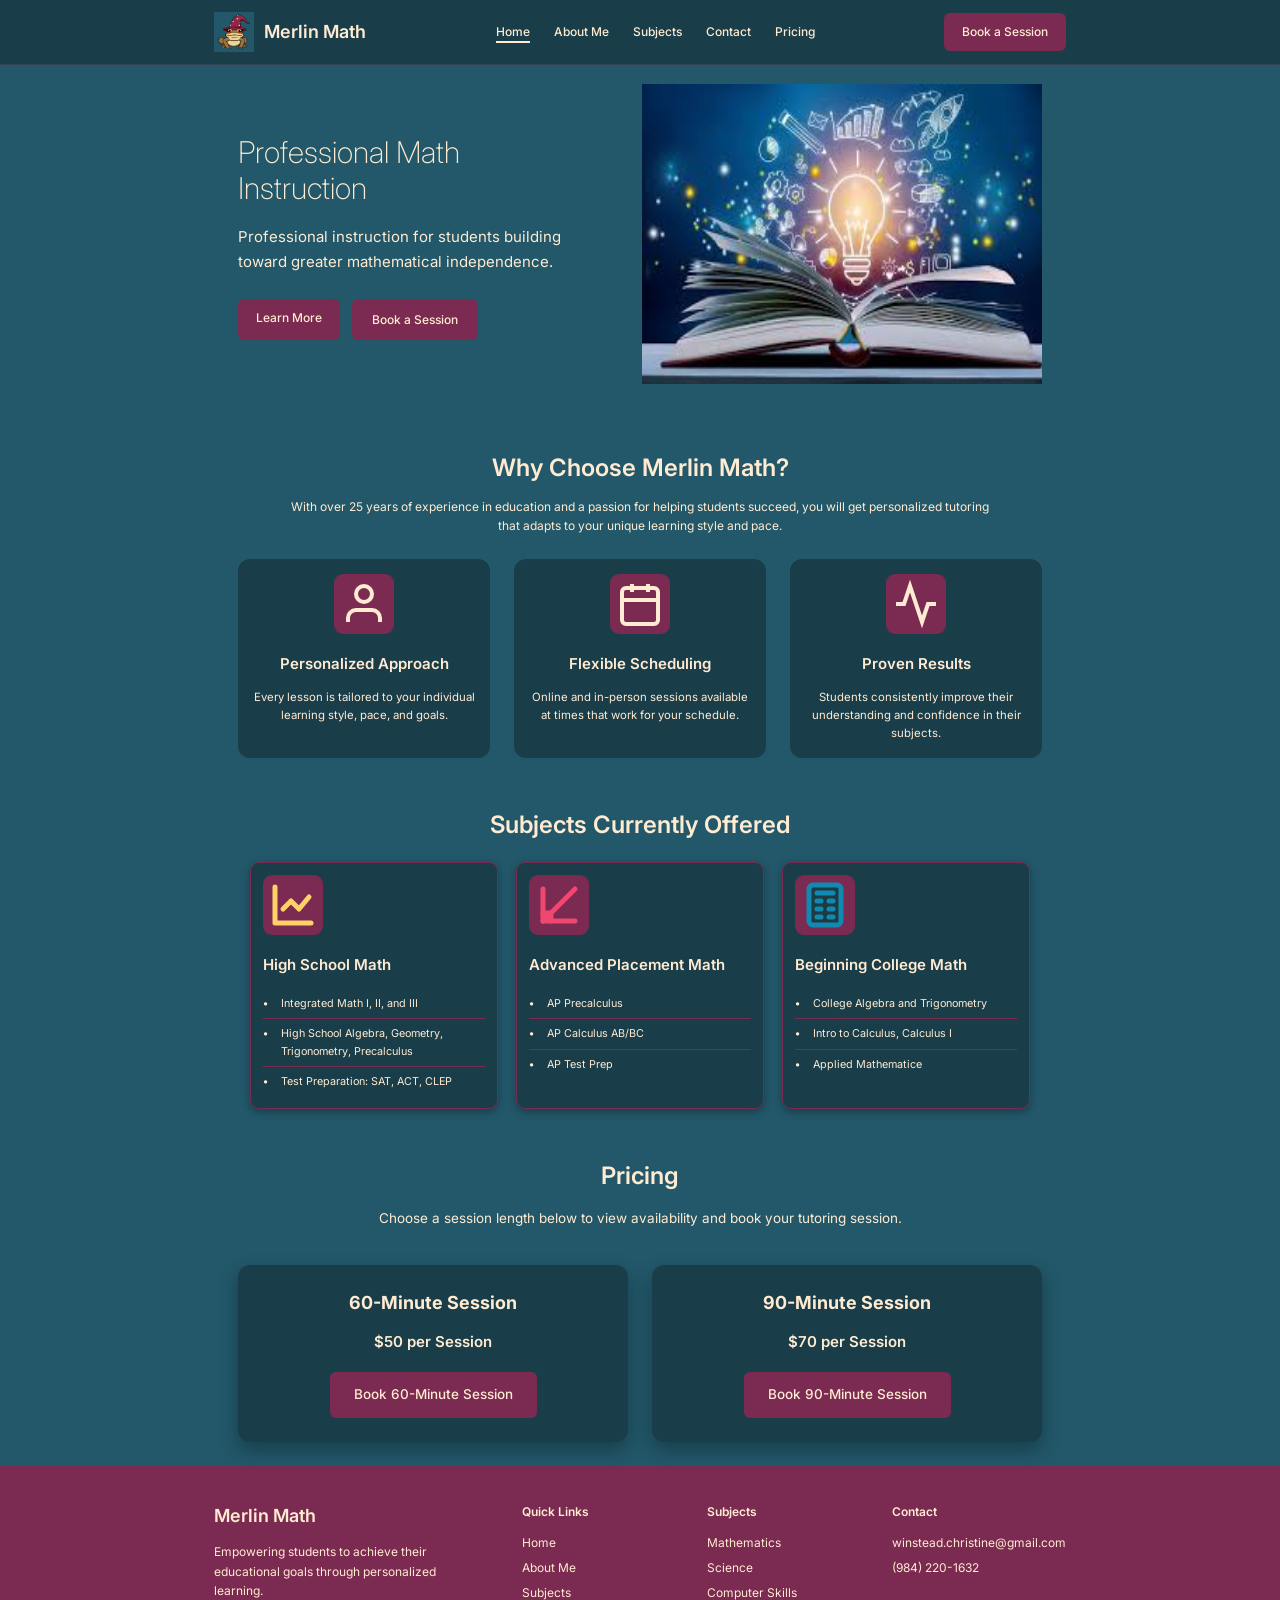
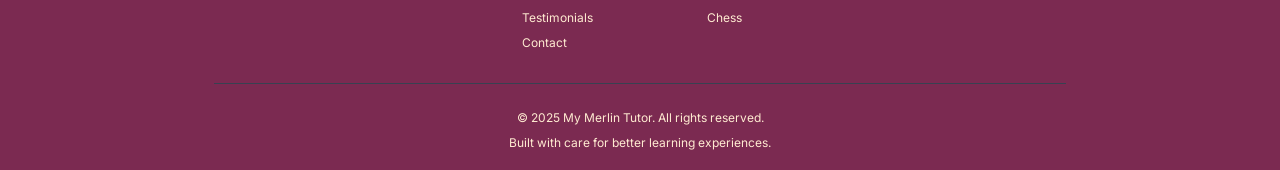
==== index.html @ da06e53d "Update index.html" ====
<!DOCTYPE html>
<html lang="en">
<head>
    <meta charset="UTF-8">
    <meta name="viewport" content="width=device-width, initial-scale=1.0">
    <meta name="description" content="Professional tutoring services in math, science, and computer skills. Personalized learning with Christy Winstead.">
    <meta name="keywords" content="tutoring, math tutor, science tutor, computer skills, chess lessons, education">
    <title>Merlin Math - Professional Math Skills Tutoring</title>
    
    <!-- Preconnect to Google Fonts for performance -->
    <link rel="preconnect" href="https://fonts.googleapis.com">
    <link rel="preconnect" href="https://fonts.gstatic.com" crossorigin>
    <link href="https://fonts.googleapis.com/css2?family=Inter:wght@300;400;500;600;700&display=swap" rel="stylesheet">
    
    <!-- Main stylesheet -->
    <link rel="stylesheet" href="css/styles.css">
    
    <!-- Favicon (placeholder) -->
    <link rel="icon" type="image/png" href="images/white-favicon.png" sizes="40x40">
    
</head>
<body>
    <!-- Header with navigation -->
    <header class="header" id="header">
        <nav class="nav container">
            <div class="nav__brand">
              <a href="#home" class="nav__logo">
                  <img src="images/logo-teal_background.png" class="nav__logo-img">
                  <span>Merlin Math</span>
              </a>
            </div>
            
            <!-- Desktop Navigation -->
            <div class="nav__menu" id="nav-menu">
                <ul class="nav__list">
                    <li class="nav__item">
                        <a href="#home" class="nav__link active">Home</a>
                    </li>
                    <li class="nav__item">
                        <a href="#about" class="nav__link">About Me</a>
                    </li>
                    <li class="nav__item">
                        <a href="#subjects" class="nav__link">Subjects</a>
                    </li>
                    <li class="nav__item">
                        <a href="#contact" class="nav__link">Contact</a>
                    </li>
                    <li>
                        <a href="#pricing" class="nav__link">Pricing</a>
                    </li>
                </ul>
                
                <!-- Close button for mobile -->
                <div class="nav__close" id="nav-close">
                    <span>&times;</span>
                </div>
            </div>
            
            <!-- Booking button -->
            <div class="nav__actions">
                <a href="#pricing" class="btn btn--primary">Book a Session</a>
                
                <!-- Mobile menu toggle -->
                <div class="nav__toggle" id="nav-toggle">
                    <span></span>
                    <span></span>
                    <span></span>
                </div>
            </div>
        </nav>
    </header>

<!-- Main content -->
    <main class="main">
        <!-- Hero Section -->
        <section class="hero section" id="home">
            <div class="hero__container container">
                <div class="hero__content">
                    <h1 class="hero__title">
                        Professional Math Instruction<br>
                        <span class="hero__title--accent"></span>
                    </h1>
                    <p class="hero__description">
                        Professional instruction for students building toward greater mathematical independence.
                    </p>
                    <div class="hero__buttons">
                        <a href="#about" class="btn btn--primary">Learn More</a>
                        <a href="#pricing" class="btn btn--secondary">Book a Session</a>
                    </div>
                </div>
                <div class="hero__image">
                    <div class="hero__image-placeholder">
                        <!-- Placeholder for hero image -->
                        <img src="images/learning-image.jpg" alt="Learning-Image" width="400" height="300">
                    </div>
                </div>
            </div>
        </section>

<!-- Overview Section -->
        <section class="overview section">
            <div class="overview__container container">
                <div class="overview__intro">
                    <h2 class="section__title">Why Choose Merlin Math?</h2>
                    <p class="section__description">
                        With over 25 years of experience in education and a passion for helping students succeed, 
                        you will get personalized tutoring that adapts to your unique learning style and pace.
                    </p>
                </div>
                
                <div class="benefits">
                    <div class="benefit">
                        <div class="benefit__icon">
                            <svg width="48" height="48" viewBox="0 0 24 24" fill="none" stroke="currentColor" stroke-width="2">
                                <path d="M20 21v-2a4 4 0 0 0-4-4H8a4 4 0 0 0-4 4v2"></path>
                                <circle cx="12" cy="7" r="4"></circle>
                            </svg>
                        </div>
                        <h3 class="benefit__title">Personalized Approach</h3>
                        <p class="benefit__description">
                            Every lesson is tailored to your individual learning style, pace, and goals.
                        </p>
                    </div>
                    
                    <div class="benefit">
                        <div class="benefit__icon">
                            <svg width="48" height="48" viewBox="0 0 24 24" fill="none" stroke="currentColor" stroke-width="2">
                                <rect x="3" y="4" width="18" height="18" rx="2" ry="2"></rect>
                                <line x1="16" y1="2" x2="16" y2="6"></line>
                                <line x1="8" y1="2" x2="8" y2="6"></line>
                                <line x1="3" y1="10" x2="21" y2="10"></line>
                            </svg>
                        </div>
                        <h3 class="benefit__title">Flexible Scheduling</h3>
                        <p class="benefit__description">
                            Online and in-person sessions available at times that work for your schedule.
                        </p>
                    </div>
                    
                    <div class="benefit">
                        <div class="benefit__icon">
                            <svg width="48" height="48" viewBox="0 0 24 24" fill="none" stroke="currentColor" stroke-width="2">
                                <path d="M22 12h-4l-3 9L9 3l-3 9H2"></path>
                            </svg>
                        </div>
                        <h3 class="benefit__title">Proven Results</h3>
                        <p class="benefit__description">
                            Students consistently improve their understanding and confidence in their subjects.
                        </p>
                    </div>
                </div>
            </div>
        </section>
        <!-- End Overview Section -->
        
<!-- About Section -->
<!-- End About Section -->

<!-- Subjects Section -->
        <section class="subjects section" id="subjects">
            <div class="subjects__container container">
                <div class="subjects__header">
                    <h2 class="section__title">Subjects Currently Offered</h2>
                </div>
                
                <div class="subjects__grid">
                    <!-- High School Math Card -->
                    <div class="subject-card">
                        <div class="subject-card__icon">
                            <!-- Coordinate Graph Icon (Gold Accent) -->
                            <svg width="48" height="48" viewBox="0 0 24 24" fill="none" stroke="#ffd166" stroke-width="2.5" stroke-linecap="round" stroke-linejoin="round">
                                <path d="M3 3v18h18"></path>
                                <path d="M7 14l4-4 4 4 5-6" stroke="#ffd166"></path>
                            </svg>
                        </div>
                        <h3 class="subject-card__title">High School Math</h3>
                        <ul class="subject-card__details">
                            <li>Integrated Math I, II, and III</li>
                            <li>High School Algebra, Geometry, Trigonometry, Precalculus</li>
                            <li>Test Preparation: SAT, ACT, CLEP</li>
                        </ul>
                    </div>
                    
                    <!-- Advanced Placement Math Card -->
                    <div class="subject-card">
                        <div class="subject-card__icon">
                            <!-- Right Triangle Icon (Pink/Coral Accent) -->
                            <svg width="48" height="48" viewBox="0 0 24 24" fill="none" stroke="#ef476f" stroke-width="2.5" stroke-linecap="round" stroke-linejoin="round">
                                <path d="M4 20h16"></path>
                                <path d="M4 20V4"></path>
                                <path d="M4 20l16-16"></path>
                                <path d="M4 16h4v4"></path>
                            </svg>
                        </div>
                        <h3 class="subject-card__title">Advanced Placement Math</h3>
                        <ul class="subject-card__details">
                            <li>AP Precalculus</li>
                            <li>AP Calculus AB/BC</li>
                            <li>AP Test Prep</li>
                        </ul>
                    </div>
                    
                    <!-- Beginning College Math Card -->
                    <div class="subject-card">
                        <div class="subject-card__icon">
                            <!-- Calculator Icon (Cyan Accent) -->
                            <svg width="48" height="48" viewBox="0 0 24 24" fill="none" stroke="#118ab2" stroke-width="2.5" stroke-linecap="round" stroke-linejoin="round">
                                <rect x="4" y="2" width="16" height="20" rx="2" ry="2" fill="#1d3b43"></rect>
                                <line x1="8" y1="6" x2="16" y2="6"></line>
                                <line x1="8" y1="10" x2="10" y2="10"></line>
                                <line x1="14" y1="10" x2="16" y2="10"></line>
                                <line x1="8" y1="14" x2="10" y2="14"></line>
                                <line x1="14" y1="14" x2="16" y2="14"></line>
                                <line x1="8" y1="18" x2="10" y2="18"></line>
                                <line x1="14" y1="18" x2="16" y2="18"></line>
                            </svg>
                        </div>
                        <h3 class="subject-card__title">Beginning College Math</h3>
                        <ul class="subject-card__details">
                            <li>College Algebra and Trigonometry</li>
                            <li>Intro to Calculus, Calculus I</li>
                            <li>Applied Mathematice</li>
                        </ul>
                    </div>
                    
                </div>
            </div>
        </section>   <!-- End Subjects Section -->
        
<!-- Pricing Section -->
        <section class="pricing section" id="pricing">
          <div class="container">
            <h2 class="section__title">Pricing</h2>
            <p class="section__description">
              Choose a session length below to view availability and book your tutoring session.
            </p>

            <div class="pricing__grid">
              <div class="pricing__card">
                <h3>60-Minute Session</h3>
                <p class="price">$50 per Session</p>
                <a href="https://cal.com/christy-winstead-cjdx9y/60-min" data-cal-link="christy-winstead-cjdx9y/60-min" data-cal-config='{"theme":"light"}' class="btn btn--primary btn--large">Book 60-Minute Session</a>
              </div>

              <div class="pricing__card">
                <h3>90-Minute Session</h3>
                <p class="price">$70 per Session</p>
                <a href="https://cal.com/christy-winstead-cjdx9y/90-min-meeting" data-cal-link="christy-winstead-cjdx9y/90-min-meeting" data-cal-config='{"theme":"light"}' class="btn btn--primary btn--large">Book 90-Minute Session</a>
              </div>
            </div> 
          </div>
        </section> <!-- end pricing section -->
        
<!-- Testimonials Section -->
<!-- End Testimonials Section -->

    </main>

    <!-- Footer -->
    <footer class="footer">
        <div class="footer__container container">
            <div class="footer__content">
                <div class="footer__brand">
                    <h3>Merlin Math</h3>
                    <p>Empowering students to achieve their educational goals through personalized learning.</p>
                </div>
                
                <div class="footer__links">
                    <div class="footer__section">
                        <h4>Quick Links</h4>
                        <ul>
                            <li><a href="#home">Home</a></li>
                            <li><a href="#about">About Me</a></li>
                            <li><a href="#subjects">Subjects</a></li>
                            <li><a href="#testimonials">Testimonials</a></li>
                            <li><a href="#contact">Contact</a></li>
                        </ul>
                    </div>
                    
                    <div class="footer__section">
                        <h4>Subjects</h4>
                        <ul>
                            <li>Mathematics</li>
                            <li>Science</li>
                            <li>Computer Skills</li>
                            <li>Chess</li>
                        </ul>
                    </div>
                    
                    <div class="footer__section">
                        <h4>Contact</h4>
                        <ul>
                            <li><a href="mailto:christy@mymerlintutor.com">winstead.christine@gmail.com</a></li>
                            <li><a href="tel:+19842201632">(984) 220-1632</a></li>
                        </ul>
                    </div>
                </div>
            </div>
            
            <div class="footer__bottom">
                <p>&copy; 2025 My Merlin Tutor. All rights reserved.</p>
                <p>Built with care for better learning experiences.</p>
            </div>
        </div>
    </footer>

    <!-- Compact Cal.com booking modal -->
    <div class="booking-modal" id="booking-modal" aria-hidden="true">
      <div class="booking-modal__backdrop" data-booking-modal-close></div>
      <div class="booking-modal__dialog" role="dialog" aria-modal="true" aria-labelledby="booking-modal-title">
        <div class="booking-modal__header">
          <h2 id="booking-modal-title">Schedule Your Session</h2>
          <button type="button" class="booking-modal__close" aria-label="Close scheduling window" data-booking-modal-close>&times;</button>
        </div>
        <iframe id="booking-modal-frame" class="booking-modal__frame" title="Cal.com scheduling calendar" loading="lazy"></iframe>
      </div>
    </div>

    <!-- JavaScript -->
    <script src="js/main.js?v=modal3"></script>
</body>
</html>
---- css/styles.css ----
/* ===== CSS RESET & BASE STYLES ===== */
* {
    margin: 0;
    padding: 0;
    box-sizing: border-box;
}

:root { 
  --primary-color: #22586a;       /* Deep teal */
  --secondary-color: #7b2a51;     /* Magenta */
  --background-color: #22586a;    /* Page background */
  --text-color: #ffebd1;          /* Cream text */
  --muted-text-color: #ffebd1;    /* Subheadings */
  
  /* New helpers */
  --overlay-color: rgba(34, 88, 106, 0.95); /* dark overlay for header */
  --card-bg: #1a3d4a;              /* slightly darker than primary */
  --border-color: #374151;         /* dark gray for subtle borders */
  --highlight-bg: #3a6b7d;         /* hover/active backgrounds */
}

html {
    scroll-behavior: smooth;
    font-size: 12px;
    scroll-padding-top: 100px; /* adjust based on your header height */
}


body {
    background-color: var(--background-color);
    color: var(--text-color);
    font-family: 'Inter', sans-serif;
    line-height: 1.6;
}

.card {
  padding-top: 15px;      /* Space above the content */
  padding-right: 100px;    /* Space to the right of the content */
  padding-bottom: 15px;   /* Space below the content */
  padding-left: 100px;     /* Space to the left of the content */
}

/* ===== UTILITY CLASSES ===== */
.container {
    max-width: 900px;
    margin: 0 auto;
    padding: 0 2rem;
}

.section {
    padding: 2rem 0;
}

.section__title {
    font-size: 2.0rem;
    font-weight: 600;
    color: var(--text-color);
    margin-bottom: 1rem;
    text-align: center;
}

.section__description {
    font-size: 1.125rem;
    color: var(--muted-text-color);
    text-align: center;
    max-width: 600px;
    margin: 0 auto 3rem;
}

/* ===== BUTTONS ===== */
.btn {
    display: inline-block;
    padding: 0.75rem 1.5rem;
    border-radius: 0.5rem;
    text-decoration: none;
    font-weight: 500;
    text-align: center;
    transition: all 0.3s ease;
    border: none;
    cursor: pointer;
    font-family: inherit;
    font-size: 1rem;
}

.btn--primary {
    background-color: var(--secondary-color);
    color: var(--text-color);
}
    
.btn--primary:hover {
    background-color: var(--text-color);
    color: var(--secondary-color);
    transform: translateY(-2px);
    box-shadow: 0 4px 12px var(--secondary-color);
}
       
.btn--secondary {
    background-color: var(--secondary-color);
    border: 2px solid var(--secondary-color);
    color: var(--text-color);
}

.btn--secondary:hover {
    background-color:  var(--text-color);
    color: var(--secondary-color);
    transform: translateY(-2px);
}

.btn--large {
    padding: 1rem 2rem;
    font-size: 1.125rem;
}

/* ===== HEADER & NAVIGATION ===== */
.header {
    position: fixed;
    top: 0;
    left: 0;
    width: 100%;
    background-color: var(--card-bg);
    backdrop-filter: blur(10px);
    border-bottom: 1px solid var(--border-color);
    z-index: 1000;
    transition: all 0.3s ease;
}

.nav {
    display: flex;
    align-items: center;
    justify-content: space-between;
    padding: 1rem 2rem;
}

.nav__logo {
    display: flex;
    align-items: center;
    font-size: 1.5rem;
    font-weight: 600;
    color: var(--text-color);
    text-decoration: none;
}

.nav__logo-img {
    height: 40px;   /* adjust size */
    margin-right: 10px;
}

.nav__menu {
    display: flex;
    align-items: center;
}

.nav__list {
    display: flex;
    list-style: none;
    gap: 2rem;
}

.nav__link {
    text-decoration: none;
    color: var(--text-color);
    font-weight: 500;
    transition: color 0.3s ease;
    position: relative;
}

.nav__link:hover,
.nav__link.active {
    color: var(--text-color);
}

.nav__link::after {
    content: '';
    position: absolute;
    bottom: -4px;
    left: 0;
    width: 0;
    height: 2px;
    background-color: var(--text-color);
    transition: width 0.3s ease;
}

.nav__link:hover::after,
.nav__link.active::after {
    width: 100%;
}

.nav__actions {
    display: flex;
    align-items: center;
    gap: 1rem;
}

.nav__toggle {
    display: none;
    flex-direction: column;
    cursor: pointer;
    gap: 4px;
}

.nav__toggle span {
    width: 25px;
    height: 3px;
    background-color: var(--card-bg);
    transition: all 0.3s ease;
}

.nav__close {
    display: none;
    font-size: 2rem;
    cursor: pointer;
    color: var(--text-color);
}

/* ===== HERO SECTION ===== */
.hero {
    padding-top: 7rem;
    padding-bottom: 3rem;
    background: var(--primary-color);
    color: var(--text-color);
    min-height: auto;
    display: flex;
    align-items: center;
}

.hero__container {
    display: grid;
    grid-template-columns: 1fr 1fr;
    gap: 4rem;
    align-items: center;
}

.hero__title {
    font-size: 2.5rem;
    font-weight: 200;
    line-height: 1.2;
    margin-bottom: 1.5rem;
    color: var(--text-color);
}

.hero__title--accent {
    color: var(--text-color);
}

.hero__description {
    font-size: 1.25rem;
    color: var(--muted-text-color);
    margin-bottom: 2rem;
    line-height: 1.7;
}

.hero__buttons {
    display: flex;
    gap: 1rem;
    flex-wrap: wrap;
}

.hero__image {
    display: flex;
    justify-content: center;
    align-items: center;
}

.hero__image-placeholder {
    max-width: 100%;
    height: auto;
}

/* ===== OVERVIEW SECTION ===== */
.overview {
    background-color: var(--primary-color);
    color: var(--text-color);
}

/* ===== OVERVIEW SECTION HEADING & DESCRIPTION ===== */
.overview__intro {
    text-align: center;
    margin-bottom: 2rem; /* reduced from 4rem to tighten spacing with tiles */
}

.overview__intro .section__title {
    font-size: 2rem;  /* keep consistent */
    margin-bottom: 0.75rem; /* slightly smaller spacing below title */
}

.overview__intro .section__description {
    font-size: 1rem; /* slightly smaller for better proportion */
    max-width: 700px; /* tighter than the previous 600-900px? adjust if needed */
    margin: 0 auto; 
    line-height: 1.6;
}

/* ===== OVERVIEW SECTION / WHY CHOOSE TILES ===== */
.overview__container {
    max-width: 900px; /* same as other sections */
    margin: 0 auto;
    padding: 0 2rem;
}

.benefits {
    display: grid;
    grid-template-columns: repeat(auto-fit, minmax(220px, 1fr)); /* similar to subjects grid */
    gap: 2rem;
}

.benefit {
    text-align: center;
    padding: 1.25rem; /* same as subject-card */
    border-radius: 1rem;
    background-color: var(--card-bg);
    transition: transform 0.3s ease, box-shadow 0.3s ease;
}

.benefit:hover {
    transform: translateY(-5px);
    box-shadow: 0 20px 25px rgba(0, 0, 0, 0.4); /* same as subject-card hover */
}

.benefit__icon {
    display: inline-flex;
    align-items: center;
    justify-content: center;
    width: 60px;  /* same as subject-card__icon */
    height: 60px;
    background-color: var(--secondary-color);
    color: var(--text-color);
    border-radius: 0.75rem;
    margin-bottom: 1.5rem;
}

.benefit__title {
    font-size: 1.25rem; /* match subject-card__title */
    font-weight: 600;
    margin-bottom: 1rem;
    color: var(--text-color);
}

.benefit__description {
    color: var(--muted-text-color);
    font-size: 0.95rem; /* match subject-card description */
    line-height: 1.6;
}

/* ===== ABOUT SECTION ===== */
.about {
    background-color: var(--primary-color);
    color: var(--text-color);
}

.about__container {
    max-width: 1000px;
}

.about__content {
    display: grid;
    grid-template-columns: 1fr 2fr;
    gap: 4rem;
    align-items: start;
}

.about__image {
    display: flex;
    justify-content: center;
}

.about__image-placeholder {
    max-width: 100%;
    height: auto;
    border-radius: 1rem;
    overflow: hidden;
}

.about__text .section__title {
    text-align: left;
    margin-bottom: 2rem;
}

.about__description p {
    margin-bottom: 1.5rem;
    color: var(--muted-text-color);
    line-height: 1.7;
}

.about__credentials {
    margin-top: 2rem;
    padding: 1.5rem;
    background-color: var(--card-bg);
    border-radius: 0.5rem;
    border-left: 4px solid var(--secondary-color);
}

.about__credentials h3 {
    font-size: 1.25rem;
    font-weight: 600;
    margin-bottom: 1rem;
    color: var(--text-color);
}

.about__credentials ul {
    list-style: none;
}

.about__credentials li {
    padding: 0.5rem 0;
    color: var(--text-color);
    position: relative;
    padding-left: 1.5rem;
}

.about__credentials li::before {
    content: '✓';
    position: absolute;
    left: 0;
    color: var(--texr-color);
    font-weight: bold;
}

/* ===== SUBJECTS SECTION ===== */
.subjects {
    background-color: var(--primary-color);
    color: var(--text-color);
}

.subjects__header {
    text-align: center;
    margin-bottom: 1.5rem;
}

.subjects__header .section__title {
    font-size: 2rem;
    margin-bottom: 0.5rem; /* optional: tighten spacing if you have a description */
}

.subjects__header .section__description {
    font-size: 1rem;
    max-width: 700px;
    margin: 0 auto 1rem auto; /* tighter margin below description */
}

.subjects__grid {
  display: grid;
  grid-template-columns: repeat(auto-fit, minmax(150px, 1fr));
  gap: 1.5rem;
  padding: 0 1rem;
}

.subject-card {
  background-color: var(--card-bg);
  border-radius: 0.75rem;
  padding: 1rem;
  font-size: 0.9rem;
  box-shadow: 0 3px 8px rgba(0, 0, 0, 0.3);
  border: 1px solid var(--secondary-color);
  transition: transform 0.3s ease, box-shadow 0.3s ease;
}

.subject-card:hover {
    transform: translateY(-5px);
    box-shadow: 0 20px 25px rgba(0, 0, 0, 0.4);
    border-color: var(--primary-color);
}

.subject-card__icon {
    display: inline-flex;
    align-items: center;
    justify-content: center;
    width: 60px;
    height: 60px;
    background-color: var(--secondary-color);
    color: var(--text-color);
    border-radius: 0.75rem;
    margin-bottom: 1.5rem;
}

.subject-card__title {
    font-size: 1.25rem;
    font-weight: 600;
    margin-bottom: 1rem;
    color: var(--text-color);
}

.subject-card__description {
    color: var(--text-color);
    font-size: 0.95rem;
    margin-bottom: 1.5rem;
    line-height: 1.6;
}

.subject-card__details {
    list-style: none;
}

.subject-card__details li {
    padding: 0.5rem 0;
    position: relative;
    padding-left: 1.5rem;
    color: var(--muted-text-color);
    border-bottom: 1px solid var(--secondary-color);
}

.subject-card__details li:last-child {
    border-bottom: none;
}

.subject-card__details li::before {
    content: '•';
    position: absolute;
    left: 0;
    color: var(--text-color);
    font-weight: bold;
}

/* ===== TESTIMONIALS SECTION ===== */
.testimonials {
    background-color: var(--primary-color);
    color: var(--text-color);
}

.testimonials__header {
    text-align: center;
    margin-bottom: 4rem;
}

.testimonials__grid {
    display: grid;
    grid-template-columns: repeat(auto-fit, minmax(350px, 1fr));
    gap: 2rem;
}

.testimonial-card {
    background-color: var(--card-bg);
    border-radius: 1rem;
    padding: 2rem;
    box-shadow: 0 4px 6px rgba(0, 0, 0, 0.3);
    transition: transform 0.3s ease, box-shadow 0.3s ease;
}

.testimonial-card:hover {
    transform: translateY(-5px);
    box-shadow: 0 20px 25px rgba(0, 0, 0, 0.4);
}

.testimonial-card__content {
    margin-bottom: 1.5rem;
}

.testimonial-card__text {
    font-style: italic;
    color: var(--muted-text-color);
    line-height: 1.7;
    position: relative;
}

.testimonial-card__text::before {
    content: '"';
    font-size: 3rem;
    color: var(--muted-text-color);
    position: absolute;
    top: -10px;
    left: -10px;
    font-family: serif;
}

.testimonial-card__author {
    display: flex;
    align-items: center;
    gap: 1rem;
}

.testimonial-card__avatar {
    width: 50px;
    height: 50px;
    background-color: var(--card-bg);
    color: var(--text-color);
    border-radius: 50%;
    display: flex;
    align-items: center;
    justify-content: center;
    font-weight: 600;
    font-size: 1.125rem;
}

.testimonial-card__name {
    font-weight: 600;
    color: var(--text-color);
    margin-bottom: 0.25rem;
}

.testimonial-card__role {
    color: var(--muted-text-color);
    font-size: 0.875rem;
}

/* === CONTACT SECTION LAYOUT === */
.contact {
    background-color: var(--primary-color);
    color: var(--text-color);
}

.contact__header {
    text-align: center;
    margin-bottom: 2rem;
}

.contact__content {
  display: flex;
  flex-direction: column;
  align-items: center;
}

.contact__info h3 {
    font-size: 1.5rem;
    font-weight: 600;
    margin-bottom: 2rem;
    color: var(--text-color);
}
.contact__details {
  display: flex;
  flex-direction: column;
  align-items: center;
  text-align: center;
  gap: 1.5rem;
  margin-top: 1rem;
}

/* Each contact item (email, phone) */
.contact__item {
  display: flex;
  align-items: center;
  justify-content: center;
  gap: 0.75rem;
}

/* Keep icons centered with text */
.contact__icon {
  display: flex;
  align-items: center;
  justify-content: center;
}

/* Tidy up titles */
.contact__item h4 {
  margin: 0;
  font-size: 1.1rem;
}

/* Link styling inherits global look */
.contact__item a {
  text-decoration: none;
  color: inherit;
}

/* === RESPONSIVE: side-by-side layout for wider screens === */
@media (min-width: 700px) {
  .contact__details {
    flex-direction: row;
    justify-content: center;
    text-align: left;  /* slightly better spacing on desktop */
  }

  .contact__item {
    flex-direction: row;
    text-align: left;
  }
}

/* ===== OLD CONTACT SECTION ===== */

.contact__icon {
    display: flex;
    align-items: center;
    justify-content: center;
    width: 40px;
    height: 40px;
    background-color: var(--secondary-color);
    color: var(--text-color);
    border-radius: 0.5rem;
    flex-shrink: 0;
}

.contact__item h4 {
    font-weight: 600;
    margin-bottom: 0.25rem;
    color: var(--text-color);
}

.contact__item p {
    color: var(--muted-text-color);
}

.contact__item a {
    color: var(--text-color);
    text-decoration: none;
}

.contact__item a:hover {
    text-decoration: underline;
}

.contact-booking {
  margin-top: 2rem;
  padding: 2rem;
  background: var(--card-bg);
  border-radius: 12px;
  box-shadow: 0 10px 25px rgba(0,0,0,0.2);
}
.contact-booking h2 {
  color: var(--text-color);
  margin-bottom: 0.5rem;
}

.contact__form h3 {
    font-size: 1.5rem;
    font-weight: 600;
    margin-bottom: 2rem;
    color: var(--text-color);
}

/* ===== FORM STYLES ===== */
.form__group {
    margin-bottom: 1.5rem;
}

.form__label {
    display: block;
    margin-bottom: 0.5rem;
    font-weight: 500;
    color: var(--text-color);
}

.form__input,
.form__select,
.form__textarea {
    width: 100%;
    padding: 0.75rem;
    border: 1px solid var(--border-color);
    border-radius: 0.5rem;
    font-family: inherit;
    font-size: 1rem;
    transition: border-color 0.3s ease, box-shadow 0.3s ease;
}

.form__input:focus,
.form__select:focus,
.form__textarea:focus {
    outline: none;
    border-color: var(--secondary-color);
    box-shadow: 0 0 0 3px rgba(123, 42, 81, 0.3);
}

.form__textarea {
    resize: vertical;
    min-height: 120px;
}

/* ===== FOOTER ===== */
.footer {
    background-color: var(--secondary-color);
    color: var(--text-color);
    padding: 3rem 0 1rem;
}

.footer__content {
    display: grid;
    grid-template-columns: 1fr 2fr;
    gap: 3rem;
    margin-bottom: 2rem;
}

.footer__brand h3 {
    font-size: 1.5rem;
    font-weight: 600;
    margin-bottom: 1rem;
    color: var(--text-color);
}

.footer__brand p {
    color: var(--muted-text-color);
    line-height: 1.6;
}

.footer__links {
    display: grid;
    grid-template-columns: repeat(3, 1fr);
    gap: 2rem;
}

.footer__section h4 {
    font-weight: 600;
    margin-bottom: 1rem;
    color: var(--text-color);
}

.footer__section ul {
    list-style: none;
}

.footer__section li {
    margin-bottom: 0.5rem;
}

.footer__section a {
    color: var(--text-color);
    text-decoration: none;
    transition: color 0.3s ease;
}

.footer__section a:hover {
    color: var(--primary-color);
}

.footer__bottom {
    border-top: 1px solid var(--border-color);
    padding-top: 2rem;
    text-align: center;
    color: var(--muted-text-color);
}

.footer__bottom p {
    margin-bottom: 0.5rem;
}

/* ===== RESPONSIVE DESIGN ===== */
@media (max-width: 992px) {
    .hero {
        padding-top: 6rem;
        padding-bottom: 2.5rem;
    }

    .hero__container {
        grid-template-columns: 1fr;
        text-align: center;
    }

    .about__content {
        grid-template-columns: 1fr;
    }

    .contact__content {
        grid-template-columns: 1fr;
    }

    .footer__content {
        grid-template-columns: 1fr;
    }

    .nav__menu {
        position: fixed;
        top: 0;
        right: -100%;
        width: 80%;
        height: 100vh;
        background-color: var(--card-bg);
        flex-direction: column;
        padding: 4rem 2rem;
        transition: right 0.3s ease;
        z-index: 999;
    }

    .nav__menu.active {
        right: 0;
    }

    .nav__list {
        flex-direction: column;
        gap: 2rem;
        margin-bottom: 3rem;
    }

    .nav__toggle {
        display: flex;
    }

    .nav__close {
        display: block;
        position: absolute;
        top: 1rem;
        right: 1rem;
    }
}

/* ===== Global Page Margin & Width Fix ===== */

/* Constrain the main content width */
body {
  margin: 0;
  padding: 0;
  background-color: var(--background-color, #22586a);
}

/* Apply consistent left/right padding to everything */
.container,
.section,
.overview__container,
.subjects__container {
  max-width: 900px;      /* total width limit */
  margin-left: auto;      /* centers the section horizontally */
  margin-right: auto;
  padding-left: 2rem;     /* adds side breathing space */
  padding-right: 2rem;
  box-sizing: border-box;
}

/* Optional: reduce padding slightly on small screens */
@media (max-width: 768px) {
  .container,
  .section,
  .overview__container,
  .subjects__container {
    padding-left: 1rem;
    padding-right: 1rem;
  }
}

/* ===== PRICING SECTION ===== */
.pricing {
  background-color: var(--primary-color);
  color: var(--text-color);
  text-align: center;
}

.pricing__grid {
  display: grid;
  grid-template-columns: repeat(auto-fit, minmax(250px, 1fr));
  gap: 2rem;
  margin-top: 2rem;
}

.pricing__card {
  background-color: var(--card-bg);
  border-radius: 1rem;
  padding: 2rem;
  box-shadow: 0 8px 20px rgba(0,0,0,0.3);
  transition: transform 0.3s ease, box-shadow 0.3s ease;
}

.pricing__card:hover {
  transform: translateY(-5px);
  box-shadow: 0 15px 30px rgba(0,0,0,0.4);
}

.pricing__card h3 {
  font-size: 1.5rem;
  margin-bottom: 1rem;
}

.price {
  font-size: 1.25rem;
  font-weight: 600;
  color: var(--text-color);
  margin-bottom: 1.5rem;
}

/* ==== PAYMENT BUTTONS ==== */
.payment-buttons {
  display: flex;
  flex-direction: column;
  align-items: center;
  gap: 1rem; /* space between buttons */
  flex-wrap: wrap;
  text-align: center;
  margin: 2rem auto 4rem;
}

.payment-buttons .btn {
  width: 250px; /* consistent button width */
  max-width: 80%;
  text-transform: none; /* keep natural capitalization */
}

/* ===== THANK YOU MESSAGE ===== */
.thank-you-message {
  background-color: rgba(0, 255, 128, 0.1);
  border: 2px solid rgba(0, 255, 128, 0.5);
  border-radius: 1rem;
  padding: 1.5rem;
  margin-top: 1.5rem;
  text-align: center;
  color: #00ff99;
  font-weight: 500;
  animation: fadeIn 0.6s ease-in-out;
}

@keyframes fadeIn {
  from { opacity: 0; transform: translateY(10px); }
  to { opacity: 1; transform: translateY(0); }
}

/* ===== COMPACT CAL.COM BOOKING MODAL ===== */
.booking-modal {
  display: none;
  position: fixed;
  inset: 0;
  z-index: 2000;
}

.booking-modal.is-open {
  display: flex;
  align-items: center;
  justify-content: center;
  padding: 1rem;
}

.booking-modal__backdrop {
  position: absolute;
  inset: 0;
  background: rgba(0, 0, 0, 0.58);
  backdrop-filter: blur(1px);
}

.booking-modal__dialog {
  position: relative;
  z-index: 1;
  display: flex;
  flex-direction: column;
  width: min(720px, 72vw);
  height: min(760px, 90vh);
  overflow: hidden;
  background: #ffffff;
  border-radius: 0.75rem;
  box-shadow: 0 24px 70px rgba(0, 0, 0, 0.45);
}

.booking-modal__header {
  display: flex;
  align-items: center;
  justify-content: space-between;
  flex: 0 0 auto;
  padding: 0.7rem 0.9rem;
  color: #1f2937;
  background: #ffffff;
  border-bottom: 1px solid #e5e7eb;
}

.booking-modal__header h2 {
  margin: 0;
  font-size: 1.05rem;
  font-weight: 600;
}

.booking-modal__close {
  display: inline-flex;
  align-items: center;
  justify-content: center;
  width: 2rem;
  height: 2rem;
  padding: 0;
  color: #374151;
  font-size: 1.5rem;
  line-height: 1;
  background: transparent;
  border: 0;
  border-radius: 0.35rem;
  cursor: pointer;
}

.booking-modal__close:hover,
.booking-modal__close:focus-visible {
  background: #f3f4f6;
  outline: none;
}

.booking-modal__frame {
  display: block;
  flex: 1 1 auto;
  width: 100%;
  min-height: 0;
  border: 0;
}

body.booking-modal-open {
  overflow: hidden;
}

@media (max-width: 480px) {
  .booking-modal.is-open {
    padding: 0.625rem;
  }

  .booking-modal__dialog {
    width: calc(100vw - 1.25rem);
    height: min(760px, 92vh);
  }
}
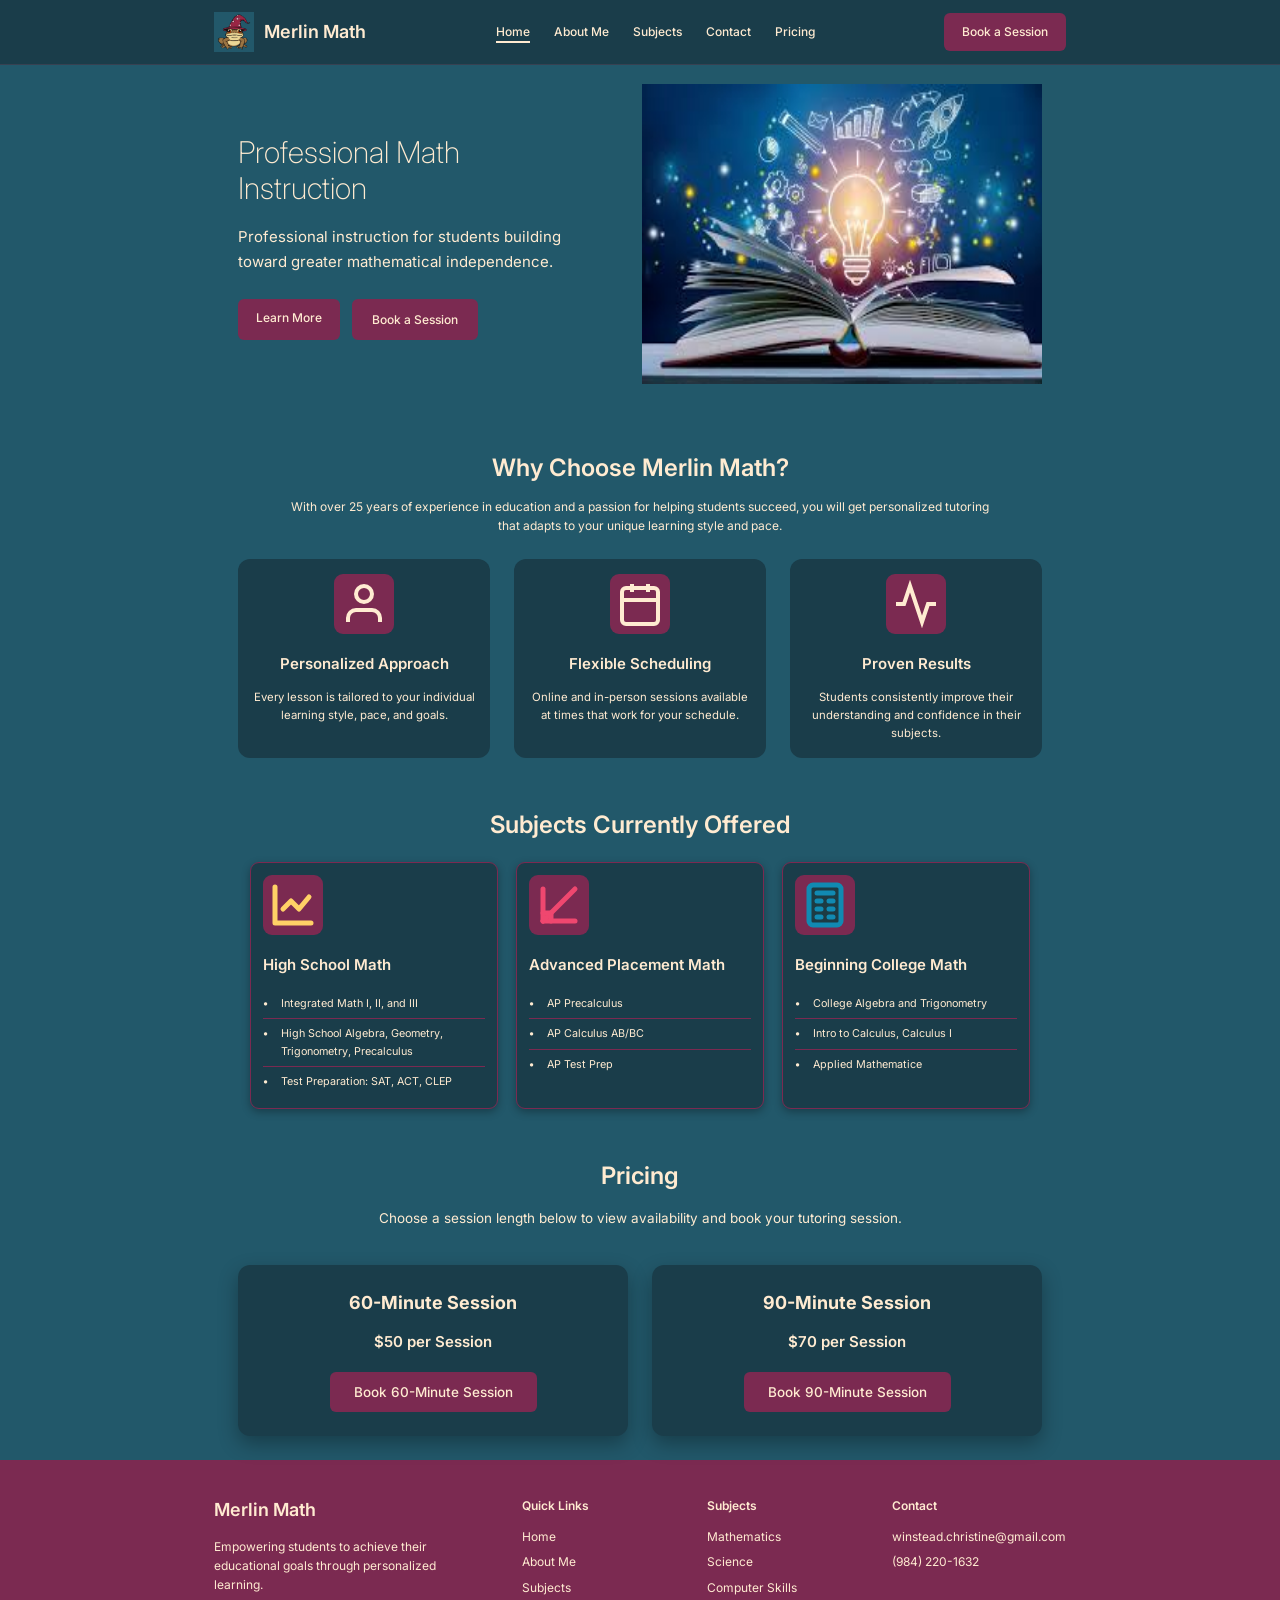
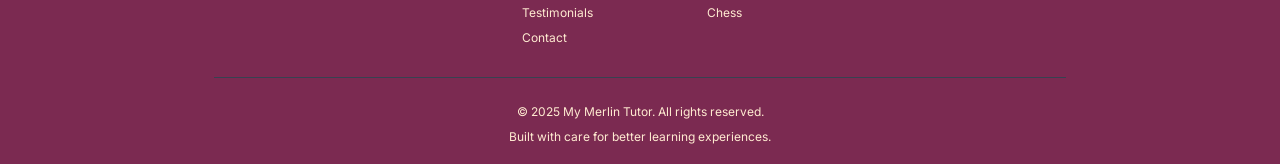
==== commit ee5c29d8: "Fix Cal.com popup initialization" ====
--- a/index.html
+++ b/index.html
@@ -239,13 +239,13 @@
               <div class="pricing__card">
                 <h3>60-Minute Session</h3>
                 <p class="price">$50 per Session</p>
-                <a href="https://cal.com/christy-winstead-cjdx9y/60-min" data-cal-link="christy-winstead-cjdx9y/60-min" data-cal-config='{"theme":"light"}' class="btn btn--primary btn--large">Book 60-Minute Session</a>
+                <button type="button" data-cal-link="christy-winstead-cjdx9y/60-min" data-cal-namespace="60-min" data-cal-config='{"theme":"light","layout":"month_view"}' class="btn btn--primary btn--large">Book 60-Minute Session</button>
               </div>
 
               <div class="pricing__card">
                 <h3>90-Minute Session</h3>
                 <p class="price">$70 per Session</p>
-                <a href="https://cal.com/christy-winstead-cjdx9y/90-min-meeting" data-cal-link="christy-winstead-cjdx9y/90-min-meeting" data-cal-config='{"theme":"light"}' class="btn btn--primary btn--large">Book 90-Minute Session</a>
+                <button type="button" data-cal-link="christy-winstead-cjdx9y/90-min-meeting" data-cal-namespace="90-min-meeting" data-cal-config='{"theme":"light","layout":"month_view"}' class="btn btn--primary btn--large">Book 90-Minute Session</button>
               </div>
             </div> 
           </div>
@@ -304,19 +304,47 @@
         </div>
     </footer>
 
-    <!-- Compact Cal.com booking modal -->
-    <div class="booking-modal" id="booking-modal" aria-hidden="true">
-      <div class="booking-modal__backdrop" data-booking-modal-close></div>
-      <div class="booking-modal__dialog" role="dialog" aria-modal="true" aria-labelledby="booking-modal-title">
-        <div class="booking-modal__header">
-          <h2 id="booking-modal-title">Schedule Your Session</h2>
-          <button type="button" class="booking-modal__close" aria-label="Close scheduling window" data-booking-modal-close>&times;</button>
-        </div>
-        <iframe id="booking-modal-frame" class="booking-modal__frame" title="Cal.com scheduling calendar" loading="lazy"></iframe>
-      </div>
-    </div>
+    <!-- Cal.com official element-click popup embed -->
+    <script type="text/javascript">
+      (function (C, A, L) {
+        let p = function (a, ar) {
+          a.q.push(ar);
+        };
+        let d = C.document;
+        C.Cal = C.Cal || function () {
+          let cal = C.Cal;
+          let ar = arguments;
+          if (!cal.loaded) {
+            cal.ns = {};
+            cal.q = cal.q || [];
+            d.head.appendChild(d.createElement("script")).src = A;
+            cal.loaded = true;
+          }
+          if (ar[0] === L) {
+            const api = function () {
+              p(api, arguments);
+            };
+            const namespace = ar[1];
+            api.q = api.q || [];
+            if (typeof namespace === "string") {
+              cal.ns[namespace] = cal.ns[namespace] || api;
+              p(cal.ns[namespace], ar);
+              p(cal, ["initNamespace", namespace]);
+            } else {
+              p(cal, ar);
+            }
+            return;
+          }
+          p(cal, ar);
+        };
+      })(window, "https://app.cal.com/embed/embed.js", "init");
+      Cal("init", "60-min", { origin: "https://app.cal.com" });
+      Cal("init", "90-min-meeting", { origin: "https://app.cal.com" });
+      Cal.ns["60-min"]("ui", { hideEventTypeDetails: false, layout: "month_view" });
+      Cal.ns["90-min-meeting"]("ui", { hideEventTypeDetails: false, layout: "month_view" });
+    </script>
 
     <!-- JavaScript -->
-    <script src="js/main.js?v=modal3"></script>
+    <script src="js/main.js?v=calpopup6"></script>
 </body>
 </html>
--- a/css/styles.css
+++ b/css/styles.css
@@ -986,99 +986,3 @@
   to { opacity: 1; transform: translateY(0); }
 }
 
-/* ===== COMPACT CAL.COM BOOKING MODAL ===== */
-.booking-modal {
-  display: none;
-  position: fixed;
-  inset: 0;
-  z-index: 2000;
-}
-
-.booking-modal.is-open {
-  display: flex;
-  align-items: center;
-  justify-content: center;
-  padding: 1rem;
-}
-
-.booking-modal__backdrop {
-  position: absolute;
-  inset: 0;
-  background: rgba(0, 0, 0, 0.58);
-  backdrop-filter: blur(1px);
-}
-
-.booking-modal__dialog {
-  position: relative;
-  z-index: 1;
-  display: flex;
-  flex-direction: column;
-  width: min(720px, 72vw);
-  height: min(760px, 90vh);
-  overflow: hidden;
-  background: #ffffff;
-  border-radius: 0.75rem;
-  box-shadow: 0 24px 70px rgba(0, 0, 0, 0.45);
-}
-
-.booking-modal__header {
-  display: flex;
-  align-items: center;
-  justify-content: space-between;
-  flex: 0 0 auto;
-  padding: 0.7rem 0.9rem;
-  color: #1f2937;
-  background: #ffffff;
-  border-bottom: 1px solid #e5e7eb;
-}
-
-.booking-modal__header h2 {
-  margin: 0;
-  font-size: 1.05rem;
-  font-weight: 600;
-}
-
-.booking-modal__close {
-  display: inline-flex;
-  align-items: center;
-  justify-content: center;
-  width: 2rem;
-  height: 2rem;
-  padding: 0;
-  color: #374151;
-  font-size: 1.5rem;
-  line-height: 1;
-  background: transparent;
-  border: 0;
-  border-radius: 0.35rem;
-  cursor: pointer;
-}
-
-.booking-modal__close:hover,
-.booking-modal__close:focus-visible {
-  background: #f3f4f6;
-  outline: none;
-}
-
-.booking-modal__frame {
-  display: block;
-  flex: 1 1 auto;
-  width: 100%;
-  min-height: 0;
-  border: 0;
-}
-
-body.booking-modal-open {
-  overflow: hidden;
-}
-
-@media (max-width: 480px) {
-  .booking-modal.is-open {
-    padding: 0.625rem;
-  }
-
-  .booking-modal__dialog {
-    width: calc(100vw - 1.25rem);
-    height: min(760px, 92vh);
-  }
-}
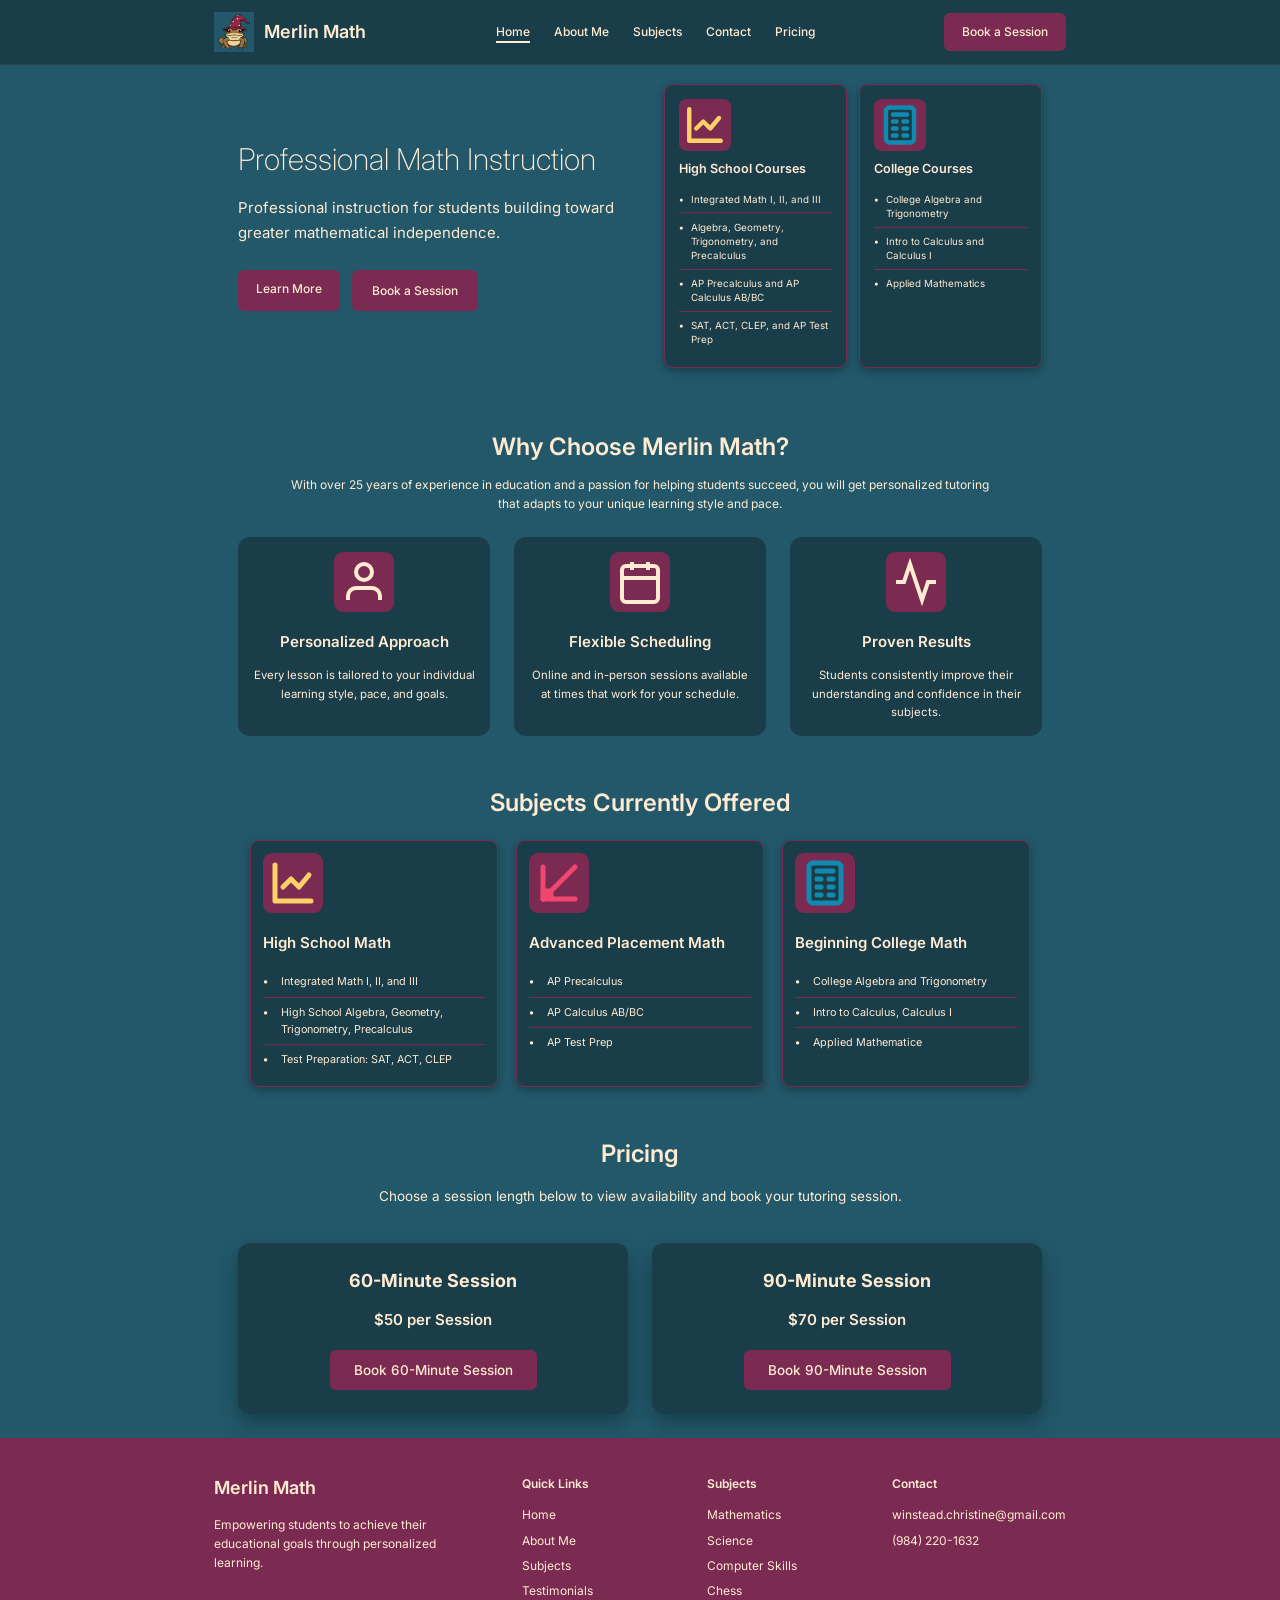
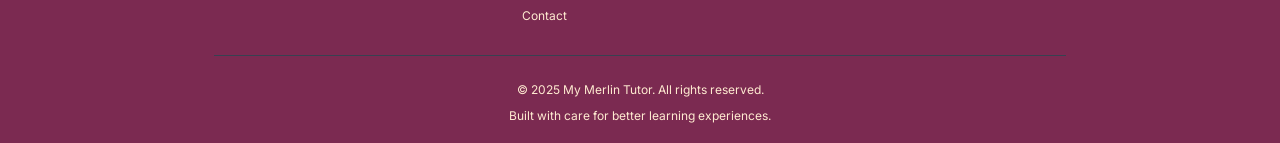
==== commit 594d2a17: "Replace hero image with course cards" ====
--- a/index.html
+++ b/index.html
@@ -88,11 +88,43 @@
                         <a href="#pricing" class="btn btn--secondary">Book a Session</a>
                     </div>
                 </div>
-                <div class="hero__image">
-                    <div class="hero__image-placeholder">
-                        <!-- Placeholder for hero image -->
-                        <img src="images/learning-image.jpg" alt="Learning-Image" width="400" height="300">
-                    </div>
+                <div class="hero__courses" aria-label="Course offerings">
+                    <article class="course-card">
+                        <div class="course-card__icon" aria-hidden="true">
+                            <svg width="42" height="42" viewBox="0 0 24 24" fill="none" stroke="#ffd166" stroke-width="2.5" stroke-linecap="round" stroke-linejoin="round">
+                                <path d="M3 3v18h18"></path>
+                                <path d="M7 14l4-4 4 4 5-6"></path>
+                            </svg>
+                        </div>
+                        <h2 class="course-card__title">High School Courses</h2>
+                        <ul class="course-card__details">
+                            <li>Integrated Math I, II, and III</li>
+                            <li>Algebra, Geometry, Trigonometry, and Precalculus</li>
+                            <li>AP Precalculus and AP Calculus AB/BC</li>
+                            <li>SAT, ACT, CLEP, and AP Test Prep</li>
+                        </ul>
+                    </article>
+
+                    <article class="course-card">
+                        <div class="course-card__icon course-card__icon--college" aria-hidden="true">
+                            <svg width="42" height="42" viewBox="0 0 24 24" fill="none" stroke="#118ab2" stroke-width="2.5" stroke-linecap="round" stroke-linejoin="round">
+                                <rect x="4" y="2" width="16" height="20" rx="2" ry="2" fill="#1d3b43"></rect>
+                                <line x1="8" y1="6" x2="16" y2="6"></line>
+                                <line x1="8" y1="10" x2="10" y2="10"></line>
+                                <line x1="14" y1="10" x2="16" y2="10"></line>
+                                <line x1="8" y1="14" x2="10" y2="14"></line>
+                                <line x1="14" y1="14" x2="16" y2="14"></line>
+                                <line x1="8" y1="18" x2="10" y2="18"></line>
+                                <line x1="14" y1="18" x2="16" y2="18"></line>
+                            </svg>
+                        </div>
+                        <h2 class="course-card__title">College Courses</h2>
+                        <ul class="course-card__details">
+                            <li>College Algebra and Trigonometry</li>
+                            <li>Intro to Calculus and Calculus I</li>
+                            <li>Applied Mathematics</li>
+                        </ul>
+                    </article>
                 </div>
             </div>
         </section>
--- a/css/styles.css
+++ b/css/styles.css
@@ -986,3 +986,90 @@
   to { opacity: 1; transform: translateY(0); }
 }
 
+
+
+/* ===== HERO COURSE CARDS ===== */
+.hero__courses {
+    display: grid;
+    grid-template-columns: repeat(2, minmax(0, 1fr));
+    gap: 1rem;
+    align-items: stretch;
+}
+
+.course-card {
+    min-width: 0;
+    padding: 1.15rem;
+    background-color: var(--card-bg);
+    border: 1px solid var(--secondary-color);
+    border-radius: 0.75rem;
+    box-shadow: 0 3px 8px rgba(0, 0, 0, 0.3);
+    transition: transform 0.3s ease, box-shadow 0.3s ease;
+}
+
+.course-card:hover {
+    transform: translateY(-4px);
+    box-shadow: 0 16px 24px rgba(0, 0, 0, 0.35);
+}
+
+.course-card__icon {
+    display: inline-flex;
+    align-items: center;
+    justify-content: center;
+    width: 52px;
+    height: 52px;
+    margin-bottom: 0.85rem;
+    background-color: var(--secondary-color);
+    border-radius: 0.65rem;
+}
+
+.course-card__title {
+    margin-bottom: 0.75rem;
+    color: var(--text-color);
+    font-size: 1.05rem;
+    font-weight: 600;
+    line-height: 1.25;
+}
+
+.course-card__details {
+    list-style: none;
+}
+
+.course-card__details li {
+    position: relative;
+    padding: 0.52rem 0 0.52rem 1.05rem;
+    color: var(--muted-text-color);
+    font-size: 0.82rem;
+    line-height: 1.45;
+    border-bottom: 1px solid var(--secondary-color);
+}
+
+.course-card__details li:last-child {
+    border-bottom: none;
+}
+
+.course-card__details li::before {
+    content: '•';
+    position: absolute;
+    left: 0;
+    color: var(--text-color);
+    font-weight: bold;
+}
+
+@media (max-width: 900px) {
+    .hero__container {
+        grid-template-columns: 1fr;
+        gap: 2rem;
+    }
+
+    .hero__courses {
+        max-width: 720px;
+        width: 100%;
+        margin: 0 auto;
+    }
+}
+
+@media (max-width: 520px) {
+    .hero__courses {
+        grid-template-columns: 1fr;
+    }
+}
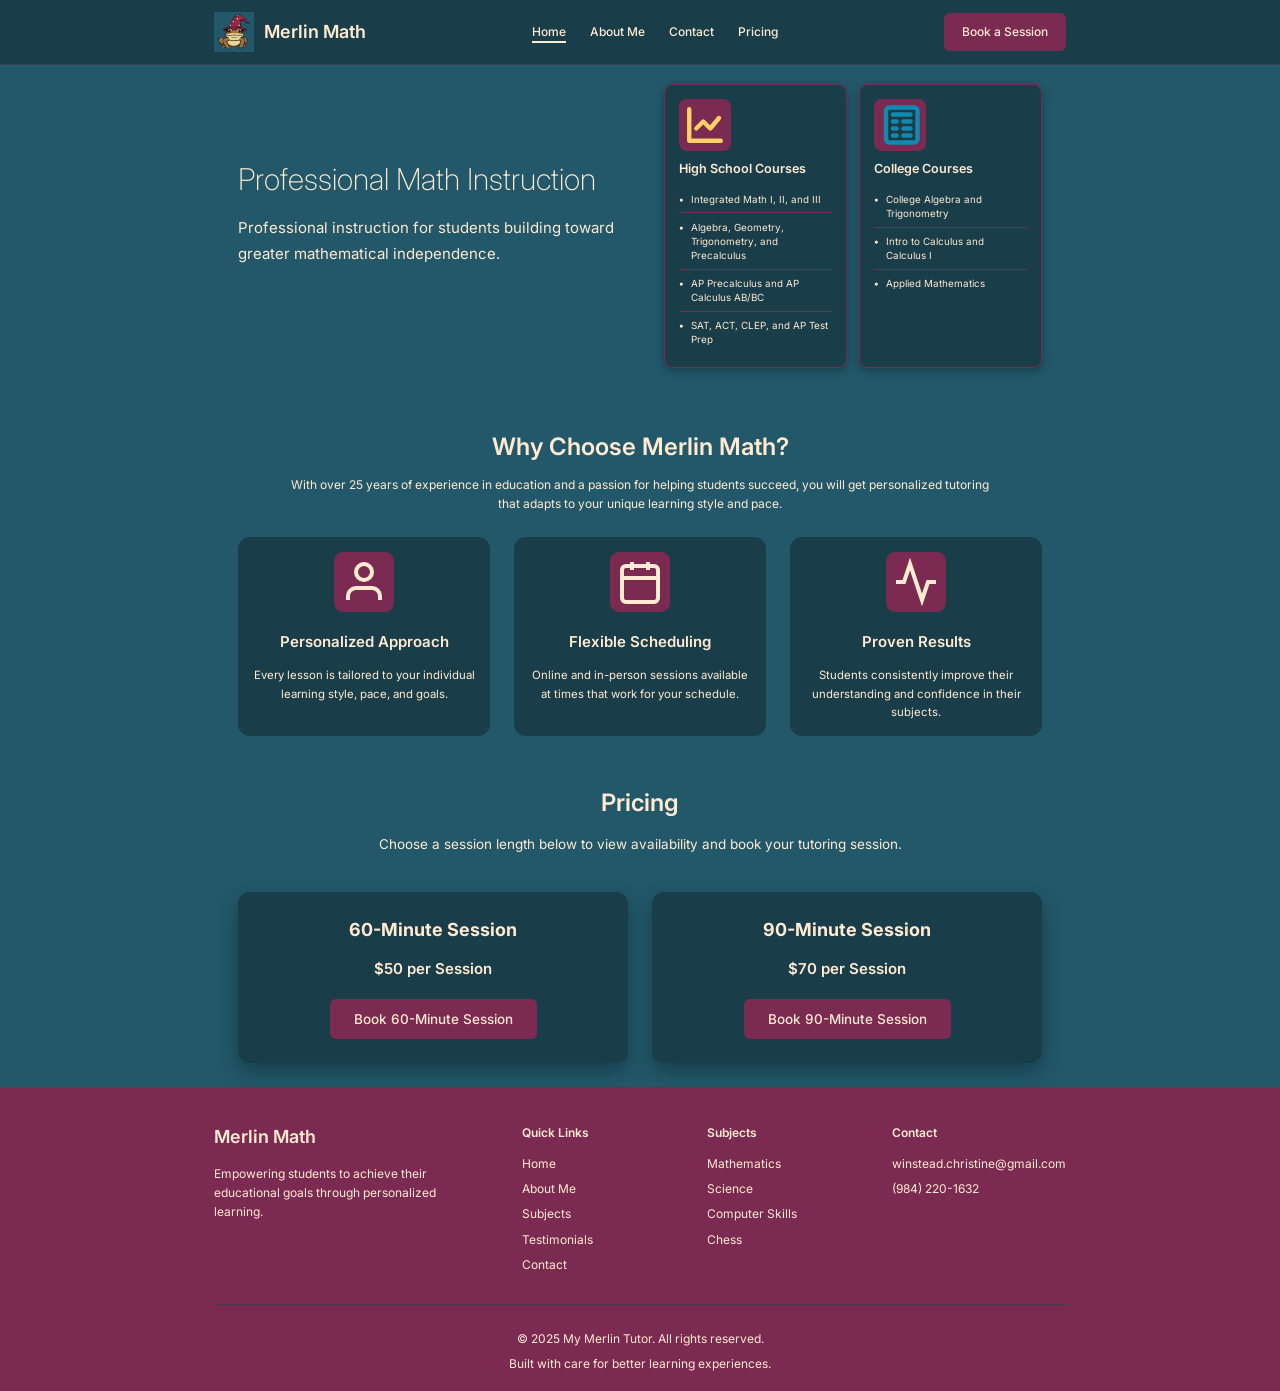
==== commit b4536bfd: "Update index.html" ====
--- a/index.html
+++ b/index.html
@@ -40,9 +40,6 @@
                         <a href="#about" class="nav__link">About Me</a>
                     </li>
                     <li class="nav__item">
-                        <a href="#subjects" class="nav__link">Subjects</a>
-                    </li>
-                    <li class="nav__item">
                         <a href="#contact" class="nav__link">Contact</a>
                     </li>
                     <li>
@@ -83,10 +80,7 @@
                     <p class="hero__description">
                         Professional instruction for students building toward greater mathematical independence.
                     </p>
-                    <div class="hero__buttons">
-                        <a href="#about" class="btn btn--primary">Learn More</a>
-                        <a href="#pricing" class="btn btn--secondary">Book a Session</a>
-                    </div>
+                    
                 </div>
                 <div class="hero__courses" aria-label="Course offerings">
                     <article class="course-card">
@@ -108,14 +102,14 @@
                     <article class="course-card">
                         <div class="course-card__icon course-card__icon--college" aria-hidden="true">
                             <svg width="42" height="42" viewBox="0 0 24 24" fill="none" stroke="#118ab2" stroke-width="2.5" stroke-linecap="round" stroke-linejoin="round">
-                                <rect x="4" y="2" width="16" height="20" rx="2" ry="2" fill="#1d3b43"></rect>
-                                <line x1="8" y1="6" x2="16" y2="6"></line>
+                                <rect x="4" y="2" width="18" height="20" rx="2" ry="2" fill="#1d3b43"></rect>
+                                <line x1="8" y1="6" x2="18" y2="6"></line>
                                 <line x1="8" y1="10" x2="10" y2="10"></line>
-                                <line x1="14" y1="10" x2="16" y2="10"></line>
+                                <line x1="14" y1="10" x2="18" y2="10"></line>
                                 <line x1="8" y1="14" x2="10" y2="14"></line>
-                                <line x1="14" y1="14" x2="16" y2="14"></line>
+                                <line x1="14" y1="14" x2="18" y2="14"></line>
                                 <line x1="8" y1="18" x2="10" y2="18"></line>
-                                <line x1="14" y1="18" x2="16" y2="18"></line>
+                                <line x1="14" y1="18" x2="18" y2="18"></line>
                             </svg>
                         </div>
                         <h2 class="course-card__title">College Courses</h2>
@@ -187,77 +181,6 @@
         
 <!-- About Section -->
 <!-- End About Section -->
-
-<!-- Subjects Section -->
-        <section class="subjects section" id="subjects">
-            <div class="subjects__container container">
-                <div class="subjects__header">
-                    <h2 class="section__title">Subjects Currently Offered</h2>
-                </div>
-                
-                <div class="subjects__grid">
-                    <!-- High School Math Card -->
-                    <div class="subject-card">
-                        <div class="subject-card__icon">
-                            <!-- Coordinate Graph Icon (Gold Accent) -->
-                            <svg width="48" height="48" viewBox="0 0 24 24" fill="none" stroke="#ffd166" stroke-width="2.5" stroke-linecap="round" stroke-linejoin="round">
-                                <path d="M3 3v18h18"></path>
-                                <path d="M7 14l4-4 4 4 5-6" stroke="#ffd166"></path>
-                            </svg>
-                        </div>
-                        <h3 class="subject-card__title">High School Math</h3>
-                        <ul class="subject-card__details">
-                            <li>Integrated Math I, II, and III</li>
-                            <li>High School Algebra, Geometry, Trigonometry, Precalculus</li>
-                            <li>Test Preparation: SAT, ACT, CLEP</li>
-                        </ul>
-                    </div>
-                    
-                    <!-- Advanced Placement Math Card -->
-                    <div class="subject-card">
-                        <div class="subject-card__icon">
-                            <!-- Right Triangle Icon (Pink/Coral Accent) -->
-                            <svg width="48" height="48" viewBox="0 0 24 24" fill="none" stroke="#ef476f" stroke-width="2.5" stroke-linecap="round" stroke-linejoin="round">
-                                <path d="M4 20h16"></path>
-                                <path d="M4 20V4"></path>
-                                <path d="M4 20l16-16"></path>
-                                <path d="M4 16h4v4"></path>
-                            </svg>
-                        </div>
-                        <h3 class="subject-card__title">Advanced Placement Math</h3>
-                        <ul class="subject-card__details">
-                            <li>AP Precalculus</li>
-                            <li>AP Calculus AB/BC</li>
-                            <li>AP Test Prep</li>
-                        </ul>
-                    </div>
-                    
-                    <!-- Beginning College Math Card -->
-                    <div class="subject-card">
-                        <div class="subject-card__icon">
-                            <!-- Calculator Icon (Cyan Accent) -->
-                            <svg width="48" height="48" viewBox="0 0 24 24" fill="none" stroke="#118ab2" stroke-width="2.5" stroke-linecap="round" stroke-linejoin="round">
-                                <rect x="4" y="2" width="16" height="20" rx="2" ry="2" fill="#1d3b43"></rect>
-                                <line x1="8" y1="6" x2="16" y2="6"></line>
-                                <line x1="8" y1="10" x2="10" y2="10"></line>
-                                <line x1="14" y1="10" x2="16" y2="10"></line>
-                                <line x1="8" y1="14" x2="10" y2="14"></line>
-                                <line x1="14" y1="14" x2="16" y2="14"></line>
-                                <line x1="8" y1="18" x2="10" y2="18"></line>
-                                <line x1="14" y1="18" x2="16" y2="18"></line>
-                            </svg>
-                        </div>
-                        <h3 class="subject-card__title">Beginning College Math</h3>
-                        <ul class="subject-card__details">
-                            <li>College Algebra and Trigonometry</li>
-                            <li>Intro to Calculus, Calculus I</li>
-                            <li>Applied Mathematice</li>
-                        </ul>
-                    </div>
-                    
-                </div>
-            </div>
-        </section>   <!-- End Subjects Section -->
         
 <!-- Pricing Section -->
         <section class="pricing section" id="pricing">
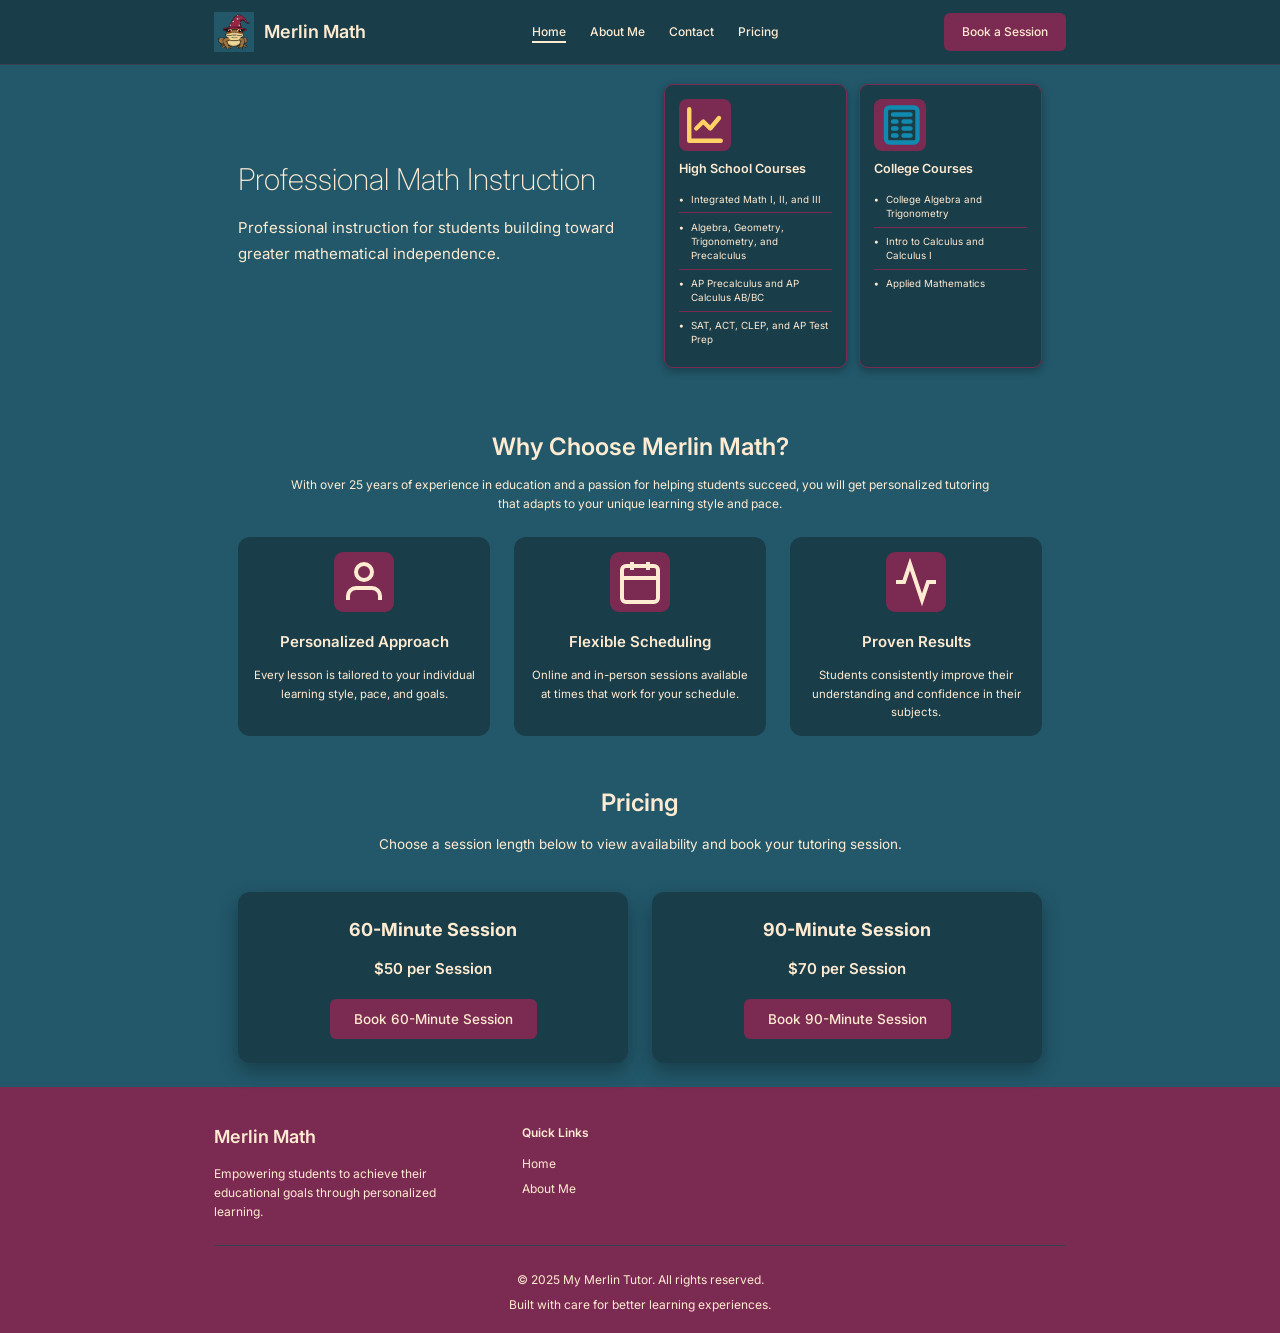
==== commit 17697eeb: "Update index.html" ====
--- a/index.html
+++ b/index.html
@@ -226,28 +226,15 @@
                         <ul>
                             <li><a href="#home">Home</a></li>
                             <li><a href="#about">About Me</a></li>
-                            <li><a href="#subjects">Subjects</a></li>
-                            <li><a href="#testimonials">Testimonials</a></li>
-                            <li><a href="#contact">Contact</a></li>
                         </ul>
                     </div>
                     
                     <div class="footer__section">
-                        <h4>Subjects</h4>
-                        <ul>
-                            <li>Mathematics</li>
-                            <li>Science</li>
-                            <li>Computer Skills</li>
-                            <li>Chess</li>
-                        </ul>
+                       
                     </div>
                     
                     <div class="footer__section">
-                        <h4>Contact</h4>
-                        <ul>
-                            <li><a href="mailto:christy@mymerlintutor.com">winstead.christine@gmail.com</a></li>
-                            <li><a href="tel:+19842201632">(984) 220-1632</a></li>
-                        </ul>
+                       
                     </div>
                 </div>
             </div>
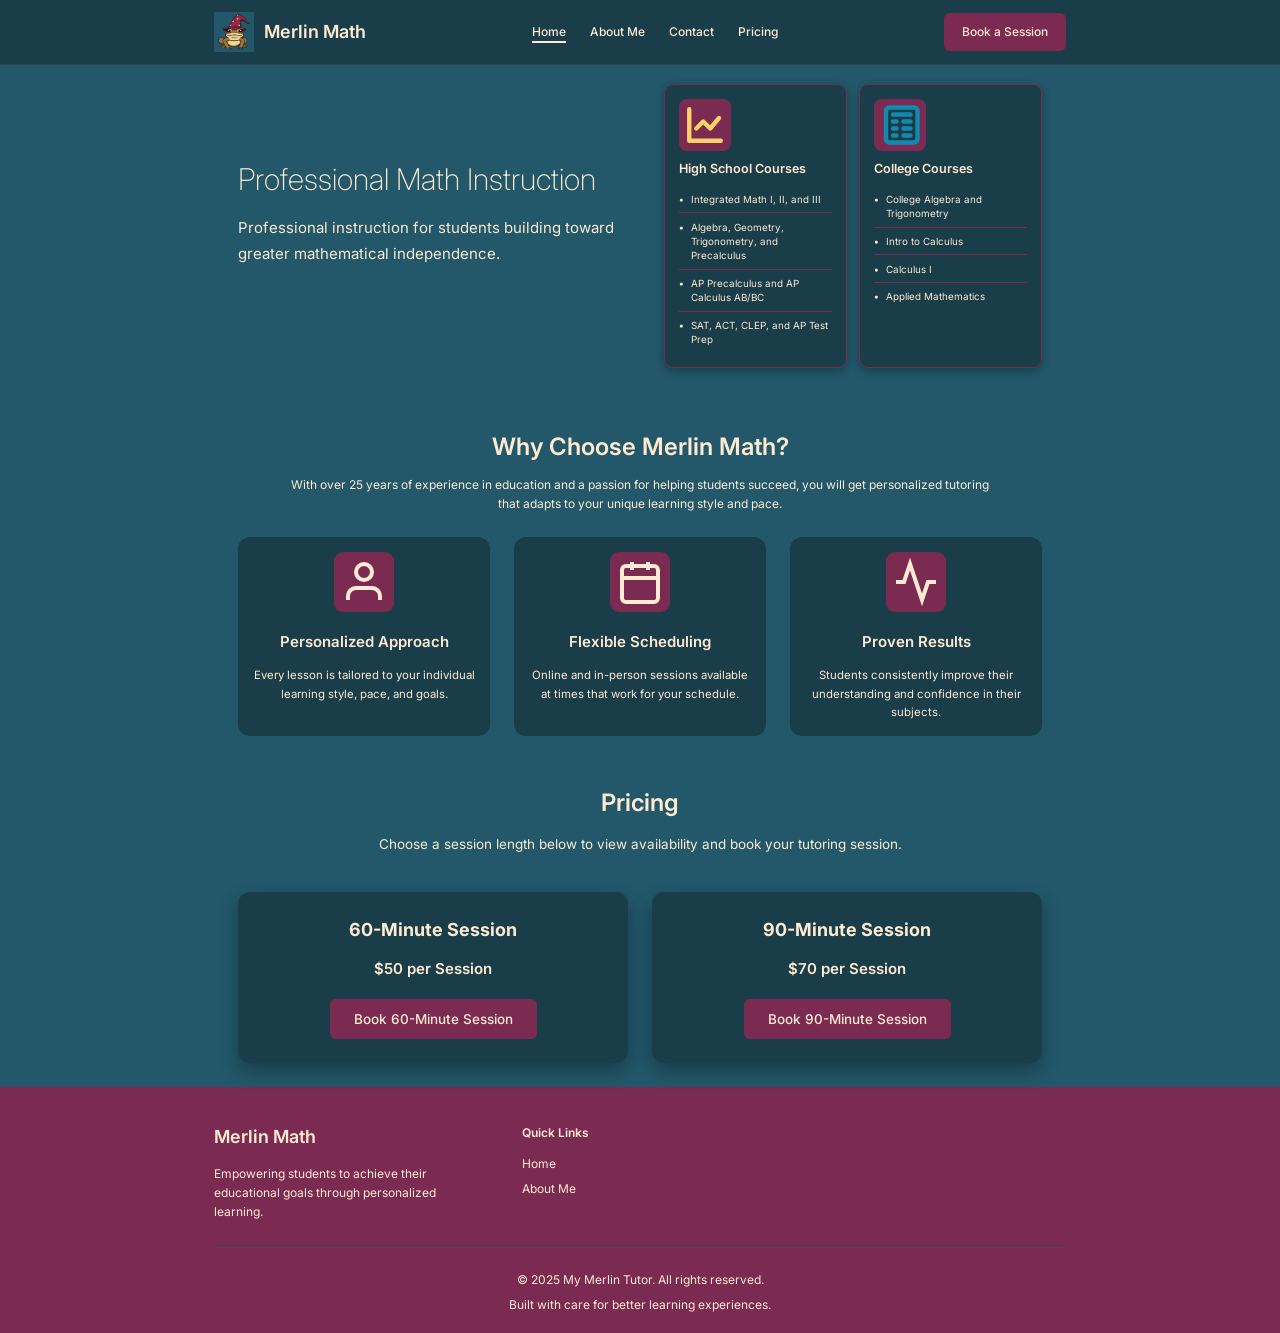
==== commit 17a14c2a: "Update course list in index.html" ====
--- a/index.html
+++ b/index.html
@@ -115,7 +115,8 @@
                         <h2 class="course-card__title">College Courses</h2>
                         <ul class="course-card__details">
                             <li>College Algebra and Trigonometry</li>
-                            <li>Intro to Calculus and Calculus I</li>
+                            <li>Intro to Calculus</li>
+                            <li>Calculus I</li>
                             <li>Applied Mathematics</li>
                         </ul>
                     </article>
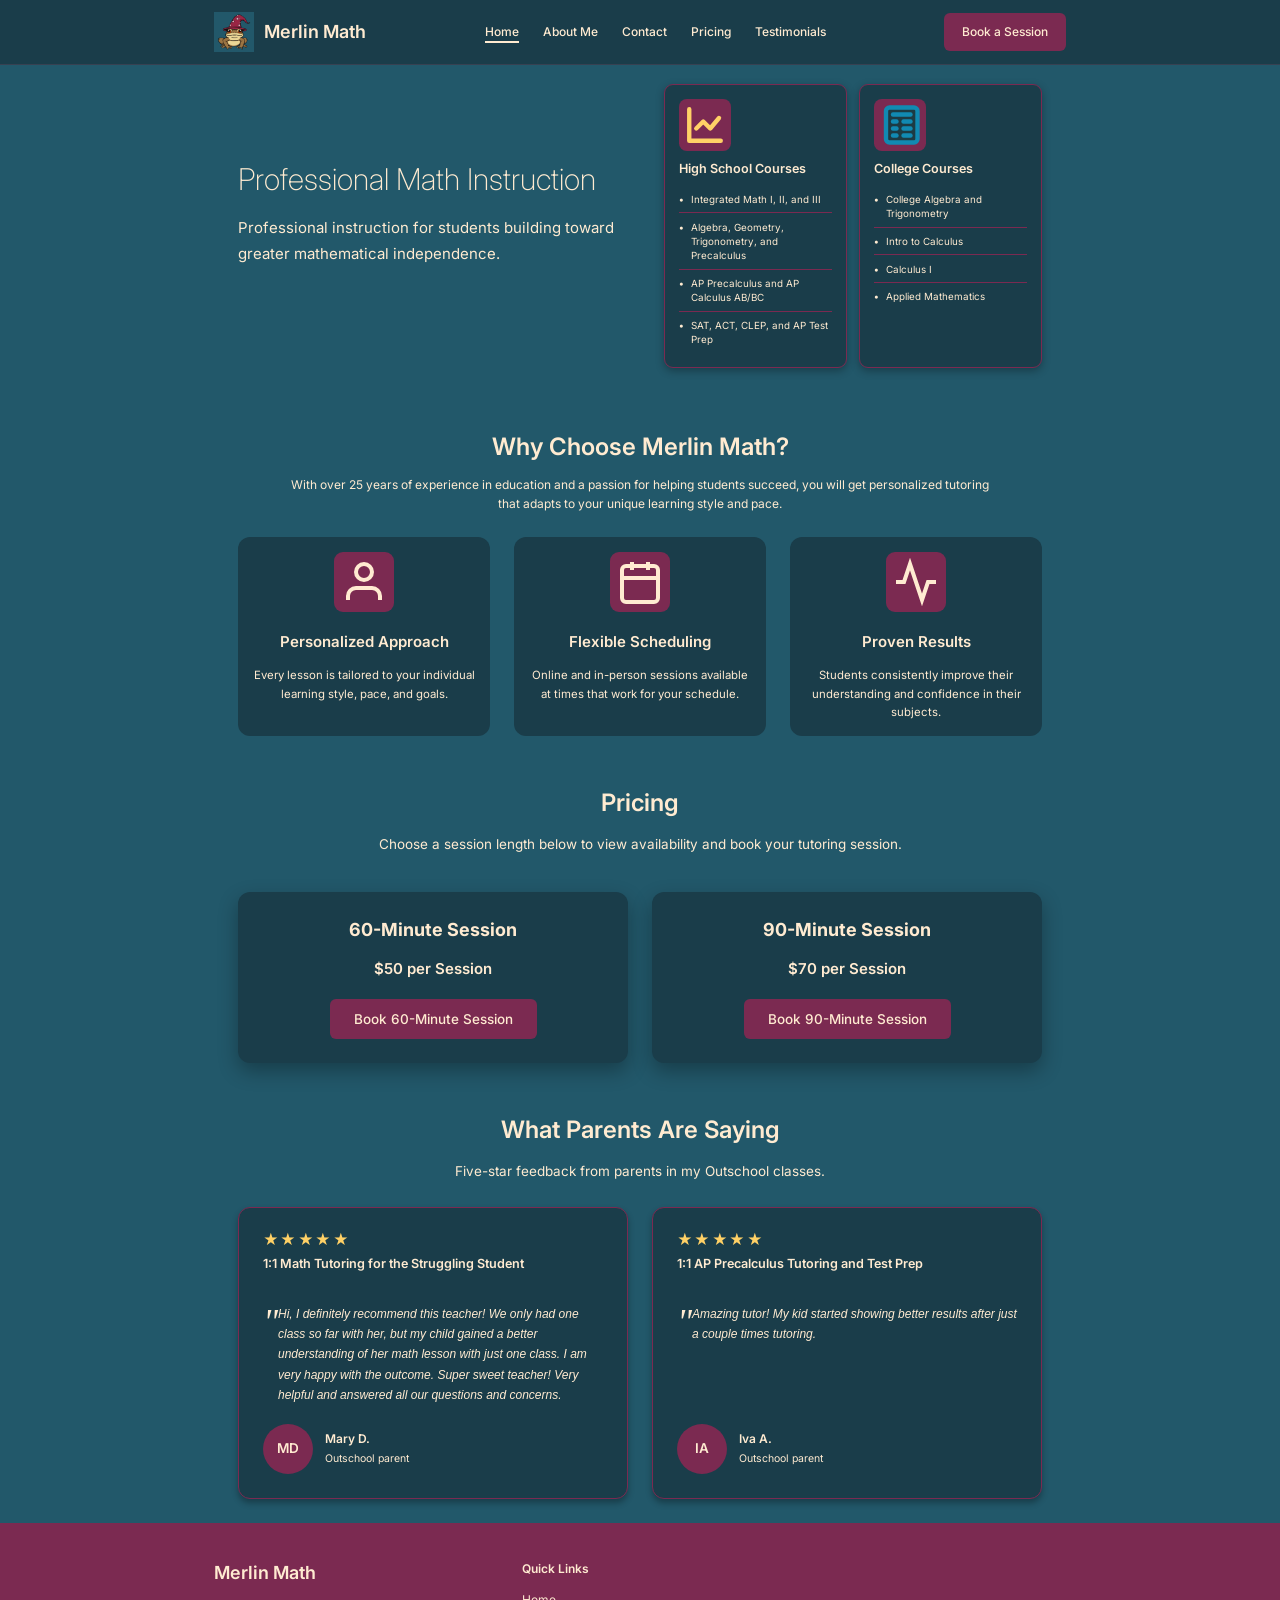
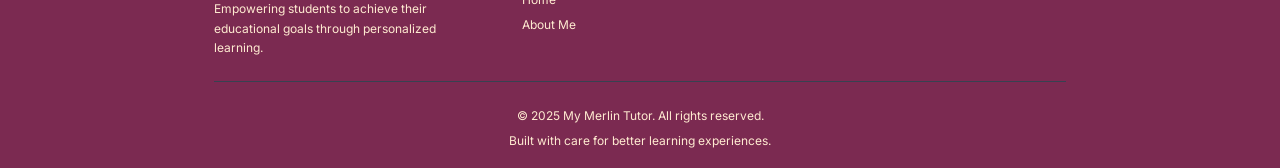
==== commit 50f0aa6a: "Add Outschool parent testimonials" ====
--- a/index.html
+++ b/index.html
@@ -45,6 +45,9 @@
                     <li>
                         <a href="#pricing" class="nav__link">Pricing</a>
                     </li>
+                    <li class="nav__item">
+                        <a href="#testimonials" class="nav__link">Testimonials</a>
+                    </li>
                 </ul>
                 
                 <!-- Close button for mobile -->
@@ -208,6 +211,56 @@
         </section> <!-- end pricing section -->
         
 <!-- Testimonials Section -->
+        <section class="testimonials section" id="testimonials" aria-labelledby="testimonials-title">
+            <div class="container">
+                <div class="testimonials__header">
+                    <h2 class="section__title" id="testimonials-title">What Parents Are Saying</h2>
+                    <p class="section__description">
+                        Five-star feedback from parents in my Outschool classes.
+                    </p>
+                </div>
+
+                <div class="testimonials__grid">
+                    <article class="testimonial-card">
+                        <div class="testimonial-card__rating" role="img" aria-label="5 out of 5 stars">
+                            <span aria-hidden="true">★★★★★</span>
+                        </div>
+                        <h3 class="testimonial-card__course">1:1 Math Tutoring for the Struggling Student</h3>
+                        <div class="testimonial-card__content">
+                            <blockquote class="testimonial-card__text">
+                                Hi, I definitely recommend this teacher! We only had one class so far with her, but my child gained a better understanding of her math lesson with just one class. I am very happy with the outcome. Super sweet teacher! Very helpful and answered all our questions and concerns.
+                            </blockquote>
+                        </div>
+                        <footer class="testimonial-card__author">
+                            <div class="testimonial-card__avatar" aria-hidden="true">MD</div>
+                            <div>
+                                <p class="testimonial-card__name">Mary D.</p>
+                                <p class="testimonial-card__role">Outschool parent</p>
+                            </div>
+                        </footer>
+                    </article>
+
+                    <article class="testimonial-card">
+                        <div class="testimonial-card__rating" role="img" aria-label="5 out of 5 stars">
+                            <span aria-hidden="true">★★★★★</span>
+                        </div>
+                        <h3 class="testimonial-card__course">1:1 AP Precalculus Tutoring and Test Prep</h3>
+                        <div class="testimonial-card__content">
+                            <blockquote class="testimonial-card__text">
+                                Amazing tutor! My kid started showing better results after just a couple times tutoring.
+                            </blockquote>
+                        </div>
+                        <footer class="testimonial-card__author">
+                            <div class="testimonial-card__avatar" aria-hidden="true">IA</div>
+                            <div>
+                                <p class="testimonial-card__name">Iva A.</p>
+                                <p class="testimonial-card__role">Outschool parent</p>
+                            </div>
+                        </footer>
+                    </article>
+                </div>
+            </div>
+        </section>
 <!-- End Testimonials Section -->
 
     </main>
--- a/css/styles.css
+++ b/css/styles.css
@@ -518,17 +518,25 @@
 
 .testimonials__header {
     text-align: center;
-    margin-bottom: 4rem;
+    margin-bottom: 2rem;
+}
+
+.testimonials__header .section__description {
+    margin-bottom: 0;
 }
 
 .testimonials__grid {
     display: grid;
-    grid-template-columns: repeat(auto-fit, minmax(350px, 1fr));
+    grid-template-columns: repeat(2, minmax(0, 1fr));
     gap: 2rem;
+    align-items: stretch;
 }
 
 .testimonial-card {
+    display: flex;
+    flex-direction: column;
     background-color: var(--card-bg);
+    border: 1px solid var(--secondary-color);
     border-radius: 1rem;
     padding: 2rem;
     box-shadow: 0 4px 6px rgba(0, 0, 0, 0.3);
@@ -542,6 +550,24 @@
 
 .testimonial-card__content {
     margin-bottom: 1.5rem;
+    flex: 1;
+}
+
+.testimonial-card__rating {
+    margin-bottom: 0.65rem;
+    color: #ffd166;
+    font-size: 1.25rem;
+    line-height: 1;
+    letter-spacing: 0.12rem;
+}
+
+.testimonial-card__course {
+    min-height: 2.7em;
+    margin-bottom: 1.25rem;
+    color: var(--text-color);
+    font-size: 1.05rem;
+    font-weight: 600;
+    line-height: 1.35;
 }
 
 .testimonial-card__text {
@@ -549,6 +575,7 @@
     color: var(--muted-text-color);
     line-height: 1.7;
     position: relative;
+    padding-left: 1.25rem;
 }
 
 .testimonial-card__text::before {
@@ -556,8 +583,8 @@
     font-size: 3rem;
     color: var(--muted-text-color);
     position: absolute;
-    top: -10px;
-    left: -10px;
+    top: -12px;
+    left: 0;
     font-family: serif;
 }
 
@@ -570,7 +597,7 @@
 .testimonial-card__avatar {
     width: 50px;
     height: 50px;
-    background-color: var(--card-bg);
+    background-color: var(--secondary-color);
     color: var(--text-color);
     border-radius: 50%;
     display: flex;
@@ -589,6 +616,20 @@
 .testimonial-card__role {
     color: var(--muted-text-color);
     font-size: 0.875rem;
+}
+
+@media (max-width: 700px) {
+    .testimonials__grid {
+        grid-template-columns: 1fr;
+    }
+
+    .testimonial-card {
+        padding: 1.5rem;
+    }
+
+    .testimonial-card__course {
+        min-height: auto;
+    }
 }
 
 /* === CONTACT SECTION LAYOUT === */
